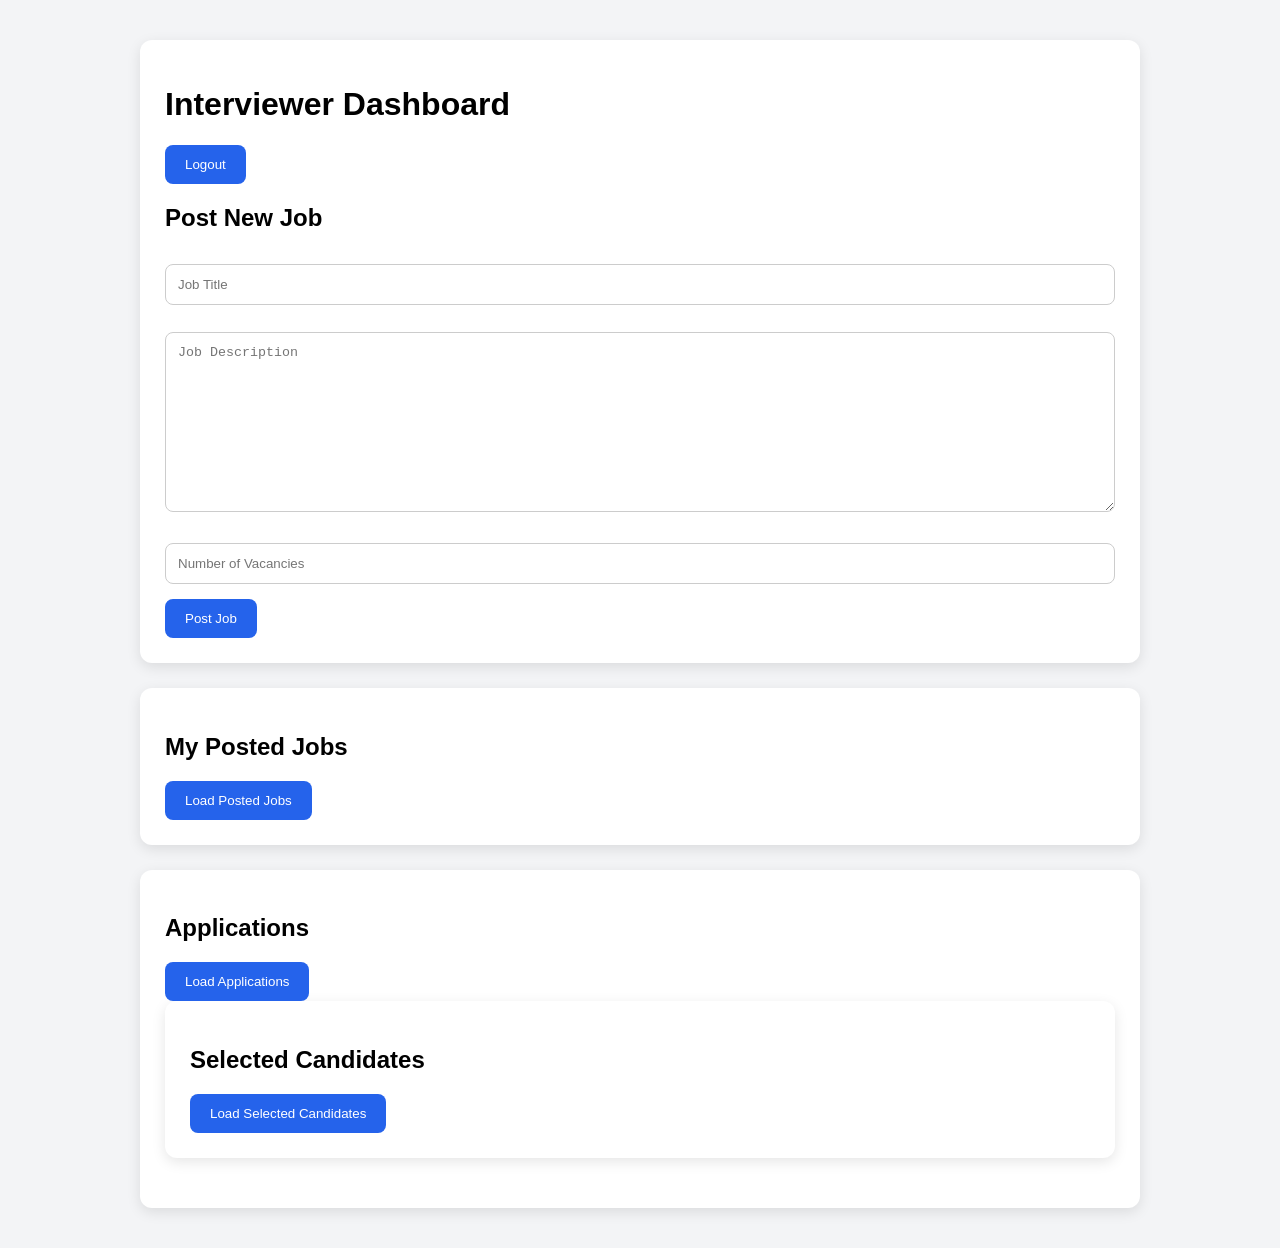
==== frontend/interviewer.html @ c31c7ed3 "Initial AI hiring engine project" ====
<!DOCTYPE html>
<html>
<head>
    <title>Interviewer Dashboard</title>
    <link rel="stylesheet" href="style.css">
</head>
<body>

<div class="container">

    <div class="card">

        <h1>Interviewer Dashboard</h1>

        <button onclick="logout()">Logout</button>

        <h2>Post New Job</h2>

        <input type="text" id="jobTitle" placeholder="Job Title">

        <textarea id="jobDescription" placeholder="Job Description"></textarea>

        <input type="number" id="jobVacancies" placeholder="Number of Vacancies">

        <button onclick="postJob()">Post Job</button>

        <div id="jobPostResult"></div>

    </div>

    <div class="card">

        <h2>My Posted Jobs</h2>

        <button onclick="loadPostedJobs()">Load Posted Jobs</button>

        <div id="postedJobsContainer"></div>

    </div>

    <div class="card">

        <h2>Applications</h2>

        <button onclick="loadApplications()">Load Applications</button>

        <div id="applicationsContainer"></div>

        <div class="card">

    <h2>Selected Candidates</h2>

    <button onclick="loadSelectedCandidates()">Load Selected Candidates</button>

    <div id="selectedCandidatesContainer"></div>

</div>

    </div>

</div>

<script src="app.js"></script>

<script>
    loadPostedJobs();
    loadApplications();
</script>

</body>
</html>
---- frontend/style.css ----
body {
    font-family: Arial, sans-serif;
    background: #f3f4f6;
    margin: 0;
    padding: 0;
}

.container {
    width: 90%;
    max-width: 1000px;
    margin: 40px auto;
}

.card {
    background: white;
    padding: 25px;
    margin-bottom: 25px;
    border-radius: 12px;
    box-shadow: 0 4px 14px rgba(0,0,0,0.1);
}

input,
textarea,
select {
    width: 100%;
    padding: 12px;
    margin-top: 12px;
    margin-bottom: 15px;
    border-radius: 8px;
    border: 1px solid #ccc;
    box-sizing: border-box;
}

textarea {
    height: 180px;
}

button {
    background: #2563eb;
    color: white;
    border: none;
    padding: 12px 20px;
    border-radius: 8px;
    cursor: pointer;
}

button:hover {
    background: #1d4ed8;
}

.job-card {
    border: 1px solid #ddd;
    padding: 18px;
    margin-top: 15px;
    border-radius: 10px;
    background: #fafafa;
}
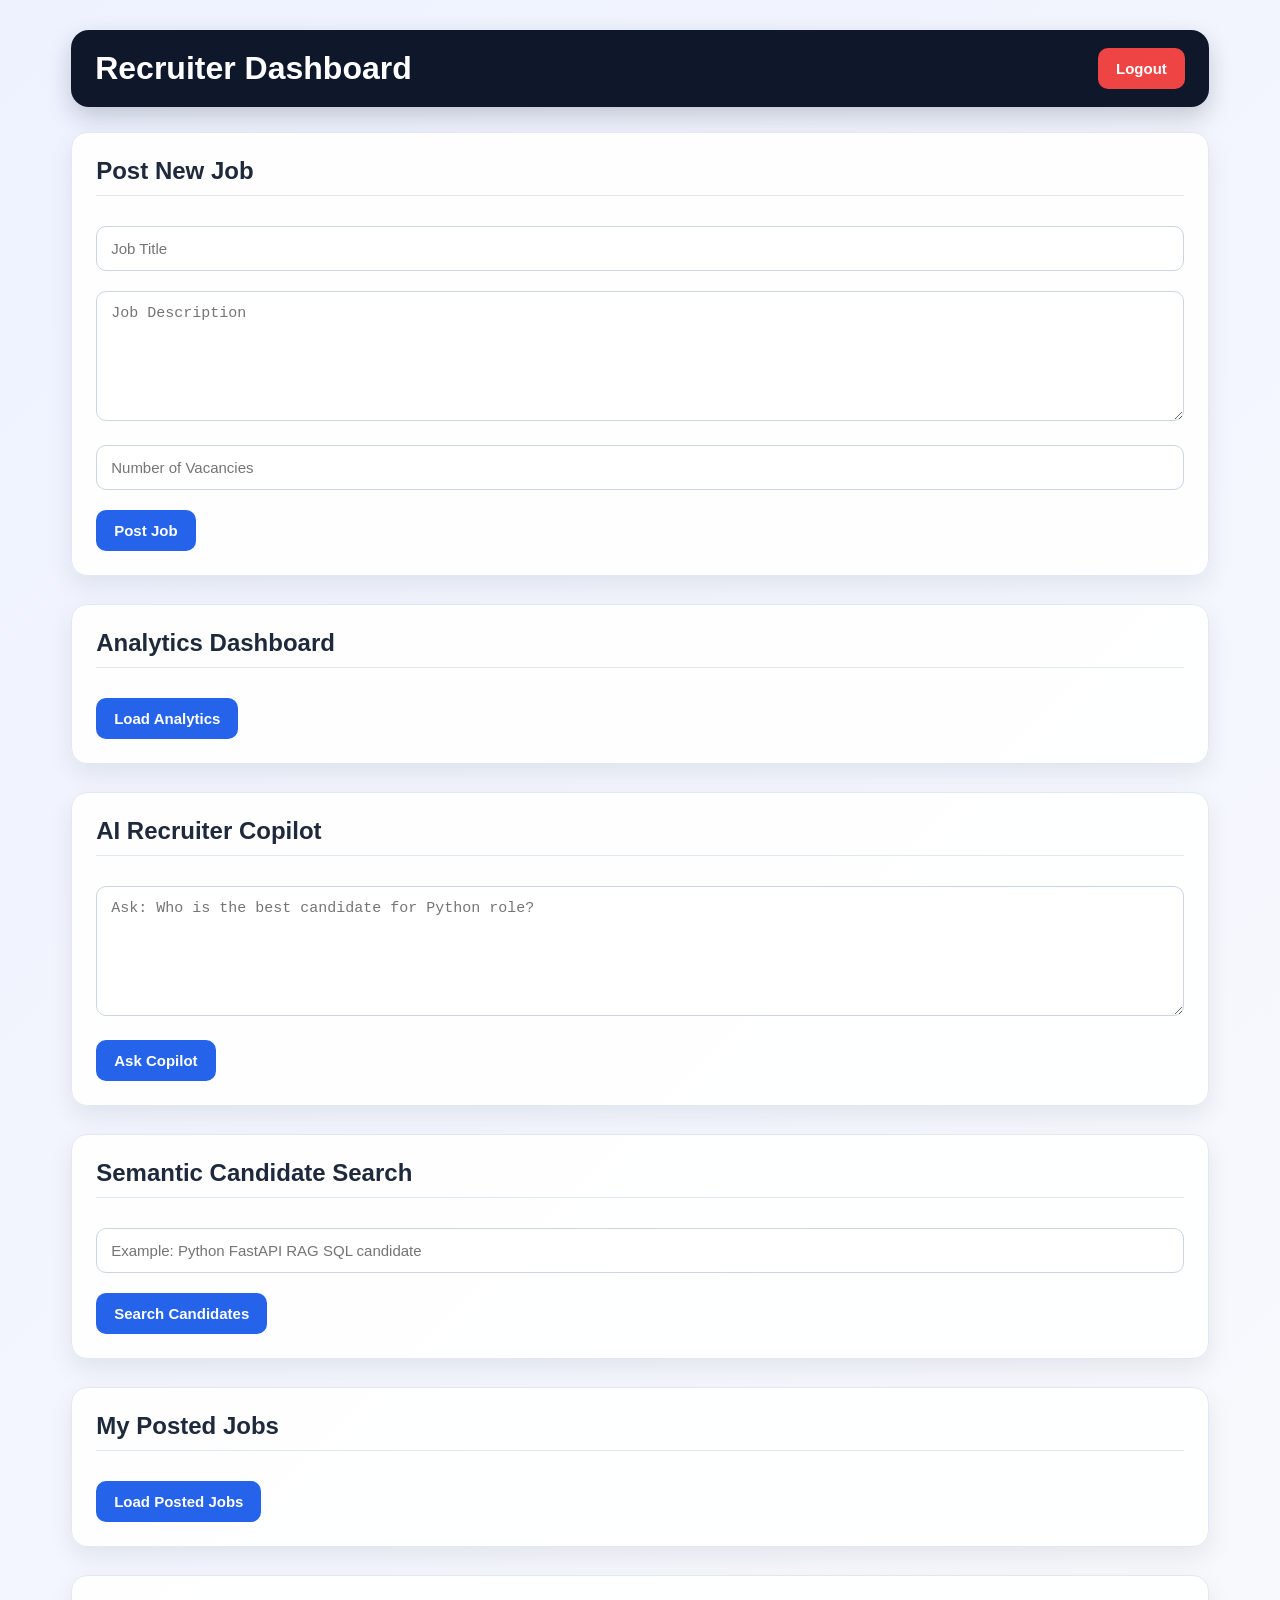
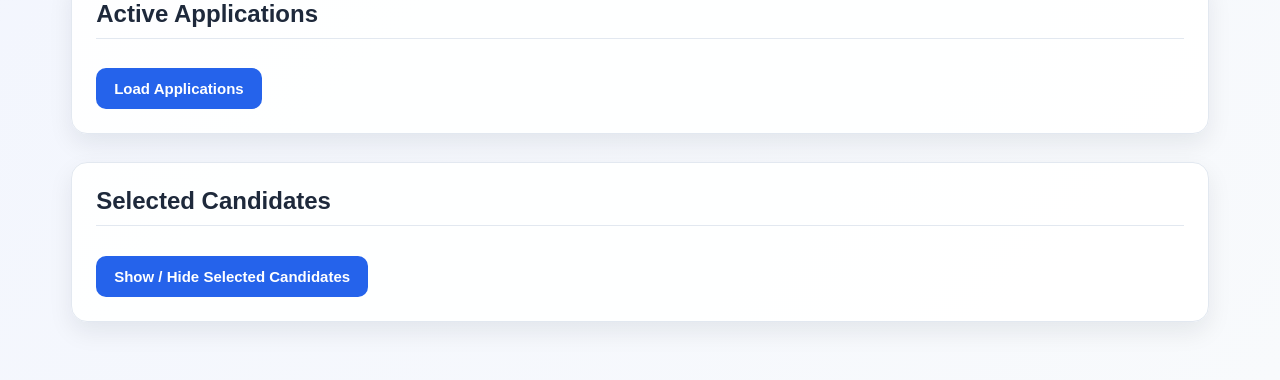
==== commit 3156499e: "Add AI recruiter copilot and semantic hiring features" ====
--- a/frontend/interviewer.html
+++ b/frontend/interviewer.html
@@ -1,71 +1,103 @@
 <!DOCTYPE html>
 <html>
 <head>
-    <title>Interviewer Dashboard</title>
+    <title>Recruiter Dashboard</title>
     <link rel="stylesheet" href="style.css">
 </head>
-<body>
+<body onload="loadPostedJobs(); loadApplications(); loadAnalytics();"></body>
 
-<div class="container">
+    <div class="container">
 
-    <div class="card">
-
-        <h1>Interviewer Dashboard</h1>
-
-        <button onclick="logout()">Logout</button>
-
-        <h2>Post New Job</h2>
-
-        <input type="text" id="jobTitle" placeholder="Job Title">
-
-        <textarea id="jobDescription" placeholder="Job Description"></textarea>
-
-        <input type="number" id="jobVacancies" placeholder="Number of Vacancies">
-
-        <button onclick="postJob()">Post Job</button>
-
-        <div id="jobPostResult"></div>
-
-    </div>
-
-    <div class="card">
-
-        <h2>My Posted Jobs</h2>
-
-        <button onclick="loadPostedJobs()">Load Posted Jobs</button>
-
-        <div id="postedJobsContainer"></div>
-
-    </div>
-
-    <div class="card">
-
-        <h2>Applications</h2>
-
-        <button onclick="loadApplications()">Load Applications</button>
-
-        <div id="applicationsContainer"></div>
+        <div class="top-bar">
+            <h1>Recruiter Dashboard</h1>
+            <button onclick="logout()">Logout</button>
+        </div>
 
         <div class="card">
+            <h2>Post New Job</h2>
+
+            <input type="text" id="jobTitle" placeholder="Job Title">
+
+            <textarea id="jobDescription" placeholder="Job Description"></textarea>
+
+            <input type="number" id="jobVacancies" placeholder="Number of Vacancies">
+
+            <button onclick="postJob()">Post Job</button>
+
+            <div id="jobPostResult"></div>
+        </div>
+
+        <div class="card">
+            <h2>Analytics Dashboard</h2>
+
+            <button onclick="loadAnalytics()">Load Analytics</button>
+
+            <div id="analyticsContainer"></div>
+        </div>
+        <div class="card">
+    <h2>AI Recruiter Copilot</h2>
+
+    <textarea
+        id="copilotQuestion"
+        placeholder="Ask: Who is the best candidate for Python role?"
+    ></textarea>
+
+    <button onclick="askRecruiterCopilot()">
+        Ask Copilot
+    </button>
+
+    <div id="copilotAnswer" class="questions-box"></div>
+</div>
+
+        <div class="card">
+            <h2>Semantic Candidate Search</h2>
+
+            <input
+                type="text"
+                id="semanticSearchInput"
+                placeholder="Example: Python FastAPI RAG SQL candidate"
+            >
+
+            <button onclick="semanticSearch()">Search Candidates</button>
+
+            <div id="semanticSearchContainer"></div>
+        </div>
+
+        <div class="card">
+            <h2>My Posted Jobs</h2>
+
+            <button onclick="loadPostedJobs()">Load Posted Jobs</button>
+
+            <div id="postedJobsContainer"></div>
+        </div>
+
+        <div class="card">
+            <h2>Active Applications</h2>
+
+            <button onclick="loadApplications()">Load Applications</button>
+
+            <div id="applicationsContainer"></div>
+        </div>
+
+      <div class="card">
 
     <h2>Selected Candidates</h2>
 
-    <button onclick="loadSelectedCandidates()">Load Selected Candidates</button>
+    <button onclick="toggleSelectedCandidates()">
+        Show / Hide Selected Candidates
+    </button>
 
-    <div id="selectedCandidatesContainer"></div>
+    <div
+        id="selectedCandidatesSection"
+        style="display: none;"
+    >
+        <div id="selectedCandidatesContainer"></div>
+    </div>
 
 </div>
 
     </div>
 
-</div>
-
-<script src="app.js"></script>
-
-<script>
-    loadPostedJobs();
-    loadApplications();
-</script>
-
+    <script src="app.js"></script>
 </body>
 </html>
--- a/frontend/style.css
+++ b/frontend/style.css
@@ -1,57 +1,247 @@
+* {
+    box-sizing: border-box;
+}
+
 body {
-    font-family: Arial, sans-serif;
-    background: #f3f4f6;
+    font-family: Inter, Arial, sans-serif;
+    background: linear-gradient(135deg, #eef2ff, #f8fafc);
     margin: 0;
     padding: 0;
+    color: #0f172a;
 }
 
 .container {
-    width: 90%;
-    max-width: 1000px;
-    margin: 40px auto;
+    width: 92%;
+    max-width: 1200px;
+    margin: auto;
+    padding: 30px 20px;
+}
+
+h1 {
+    color: #0f172a;
+    margin-bottom: 6px;
+}
+
+h2 {
+    color: #1e293b;
+    margin-top: 0;
+    border-bottom: 1px solid #e2e8f0;
+    padding-bottom: 10px;
+}
+
+h3 {
+    color: #1d4ed8;
+    margin-bottom: 10px;
 }
 
 .card {
-    background: white;
-    padding: 25px;
-    margin-bottom: 25px;
-    border-radius: 12px;
-    box-shadow: 0 4px 14px rgba(0,0,0,0.1);
+    background: rgba(255, 255, 255, 0.95);
+    padding: 24px;
+    margin-bottom: 28px;
+    border-radius: 16px;
+    border: 1px solid #e2e8f0;
+    box-shadow: 0 10px 25px rgba(15, 23, 42, 0.08);
+}
+
+.job-card {
+    background: #ffffff;
+    padding: 20px;
+    border-radius: 14px;
+    border: 1px solid #dbeafe;
+    margin-top: 18px;
+    box-shadow: 0 4px 14px rgba(30, 64, 175, 0.08);
 }
 
 input,
 textarea,
 select {
     width: 100%;
-    padding: 12px;
-    margin-top: 12px;
-    margin-bottom: 15px;
-    border-radius: 8px;
-    border: 1px solid #ccc;
-    box-sizing: border-box;
+    padding: 13px 14px;
+    margin: 10px 0;
+    border-radius: 10px;
+    border: 1px solid #cbd5e1;
+    font-size: 15px;
+    outline: none;
+    background: #ffffff;
+}
+
+input:focus,
+textarea:focus,
+select:focus {
+    border-color: #2563eb;
+    box-shadow: 0 0 0 3px rgba(37, 99, 235, 0.15);
 }
 
 textarea {
-    height: 180px;
+    min-height: 130px;
+    resize: vertical;
 }
 
 button {
     background: #2563eb;
     color: white;
     border: none;
-    padding: 12px 20px;
-    border-radius: 8px;
+    padding: 12px 18px;
+    border-radius: 10px;
     cursor: pointer;
+    font-size: 15px;
+    font-weight: 600;
+    margin-top: 10px;
+    transition: 0.2s ease;
 }
 
 button:hover {
     background: #1d4ed8;
-}
-
-.job-card {
-    border: 1px solid #ddd;
-    padding: 18px;
-    margin-top: 15px;
-    border-radius: 10px;
-    background: #fafafa;
+    transform: translateY(-1px);
+}
+
+.top-bar {
+    display: flex;
+    justify-content: space-between;
+    align-items: center;
+    background: #0f172a;
+    color: white;
+    padding: 18px 24px;
+    border-radius: 18px;
+    margin-bottom: 25px;
+    box-shadow: 0 10px 25px rgba(15, 23, 42, 0.2);
+}
+
+.top-bar h1 {
+    color: white;
+    margin: 0;
+}
+
+.top-bar button {
+    background: #ef4444;
+    margin-top: 0;
+}
+
+.top-bar button:hover {
+    background: #dc2626;
+}
+
+.resume-link {
+    display: inline-block;
+    background: #16a34a;
+    color: white;
+    padding: 9px 15px;
+    border-radius: 10px;
+    text-decoration: none;
+    margin: 8px 0;
+}
+
+.resume-link:hover {
+    background: #15803d;
+    text-decoration: none;
+}
+
+.questions-box {
+    display: none;
+    background: #f8fafc;
+    border-left: 4px solid #2563eb;
+    padding: 14px;
+    border-radius: 10px;
+    margin-top: 14px;
+    white-space: pre-wrap;
+}
+
+.questions-box pre {
+    white-space: pre-wrap;
+    font-family: Arial, sans-serif;
+    line-height: 1.6;
+}
+
+.analytics-grid {
+    display: grid;
+    grid-template-columns: repeat(auto-fit, minmax(160px, 1fr));
+    gap: 18px;
+    margin-top: 18px;
+}
+
+.analytics-card {
+    background: linear-gradient(135deg, #ffffff, #eff6ff);
+    padding: 20px;
+    border-radius: 14px;
+    text-align: center;
+    border: 1px solid #bfdbfe;
+    box-shadow: 0 6px 16px rgba(37, 99, 235, 0.08);
+}
+
+.analytics-card h3 {
+    font-size: 30px;
+    margin: 0;
+    color: #1d4ed8;
+}
+
+.analytics-card p {
+    margin: 6px 0 0;
+    font-weight: 700;
+    color: #334155;
+}
+
+.danger-btn {
+    background: #dc2626;
+}
+
+.danger-btn:hover {
+    background: #b91c1c;
+}
+
+.auth-card {
+    max-width: 460px;
+    margin: 90px auto;
+    text-align: center;
+}
+
+.auth-card h1 {
+    margin-bottom: 10px;
+    color: #1d4ed8;
+}
+
+.auth-card p {
+    color: #475569;
+}
+
+a {
+    color: #2563eb;
+    text-decoration: none;
+    font-weight: 700;
+}
+
+a:hover {
+    text-decoration: underline;
+}
+
+.success {
+    color: #16a34a;
+    font-weight: 700;
+}
+
+.error {
+    color: #dc2626;
+    font-weight: 700;
+}
+
+hr {
+    border: none;
+    border-top: 1px solid #e2e8f0;
+    margin: 18px 0;
+}
+
+@media (max-width: 700px) {
+    .top-bar {
+        flex-direction: column;
+        gap: 12px;
+        text-align: center;
+    }
+
+    .container {
+        width: 96%;
+        padding: 20px 10px;
+    }
+
+    .card {
+        padding: 18px;
+    }
 }
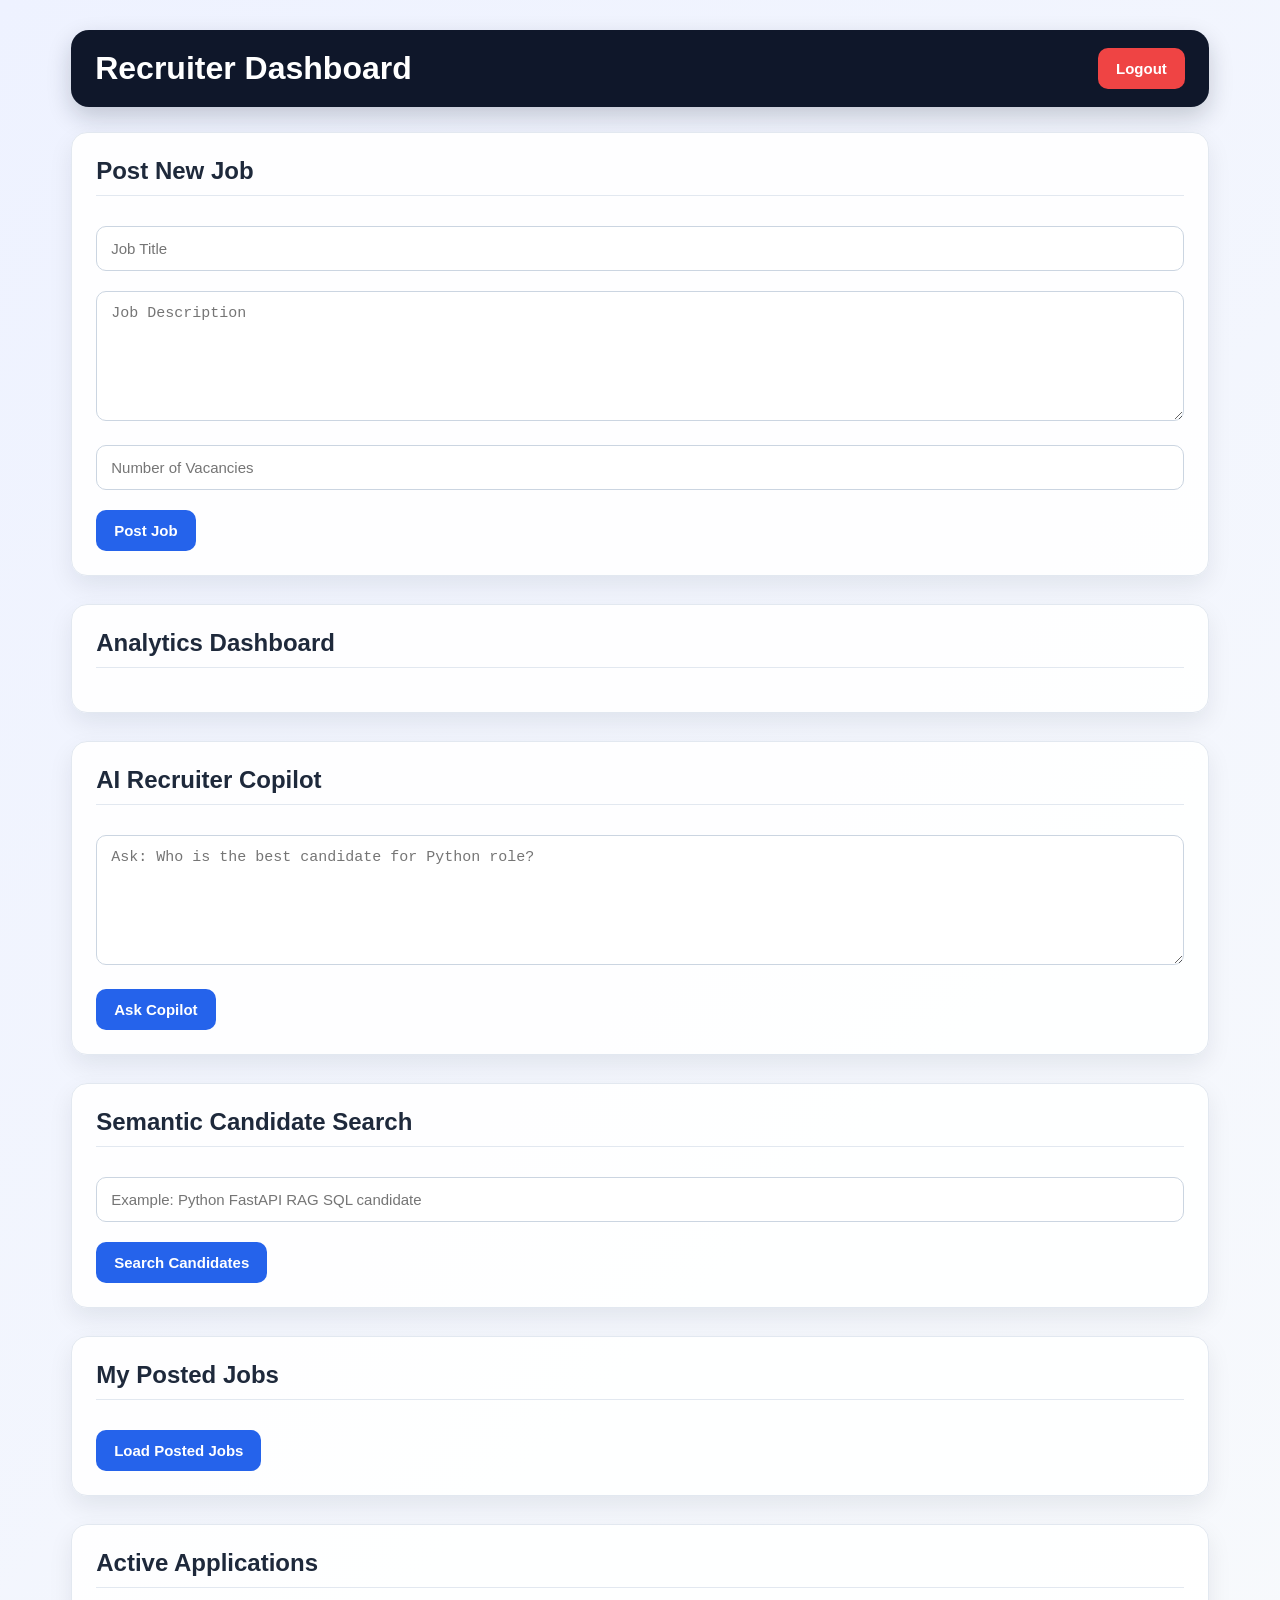
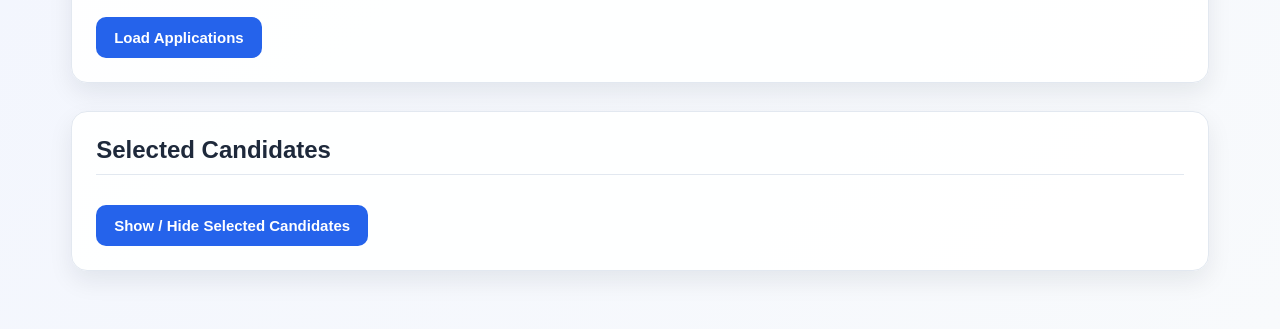
==== commit e8f28888: "load analytics button deleted" ====
--- a/frontend/interviewer.html
+++ b/frontend/interviewer.html
@@ -30,7 +30,7 @@
         <div class="card">
             <h2>Analytics Dashboard</h2>
 
-            <button onclick="loadAnalytics()">Load Analytics</button>
+            
 
             <div id="analyticsContainer"></div>
         </div>
@@ -58,7 +58,9 @@
                 placeholder="Example: Python FastAPI RAG SQL candidate"
             >
 
-            <button onclick="semanticSearch()">Search Candidates</button>
+            <button id="semanticSearchBtn" onclick="semanticSearch()">
+    Search Candidates
+</button>
 
             <div id="semanticSearchContainer"></div>
         </div>
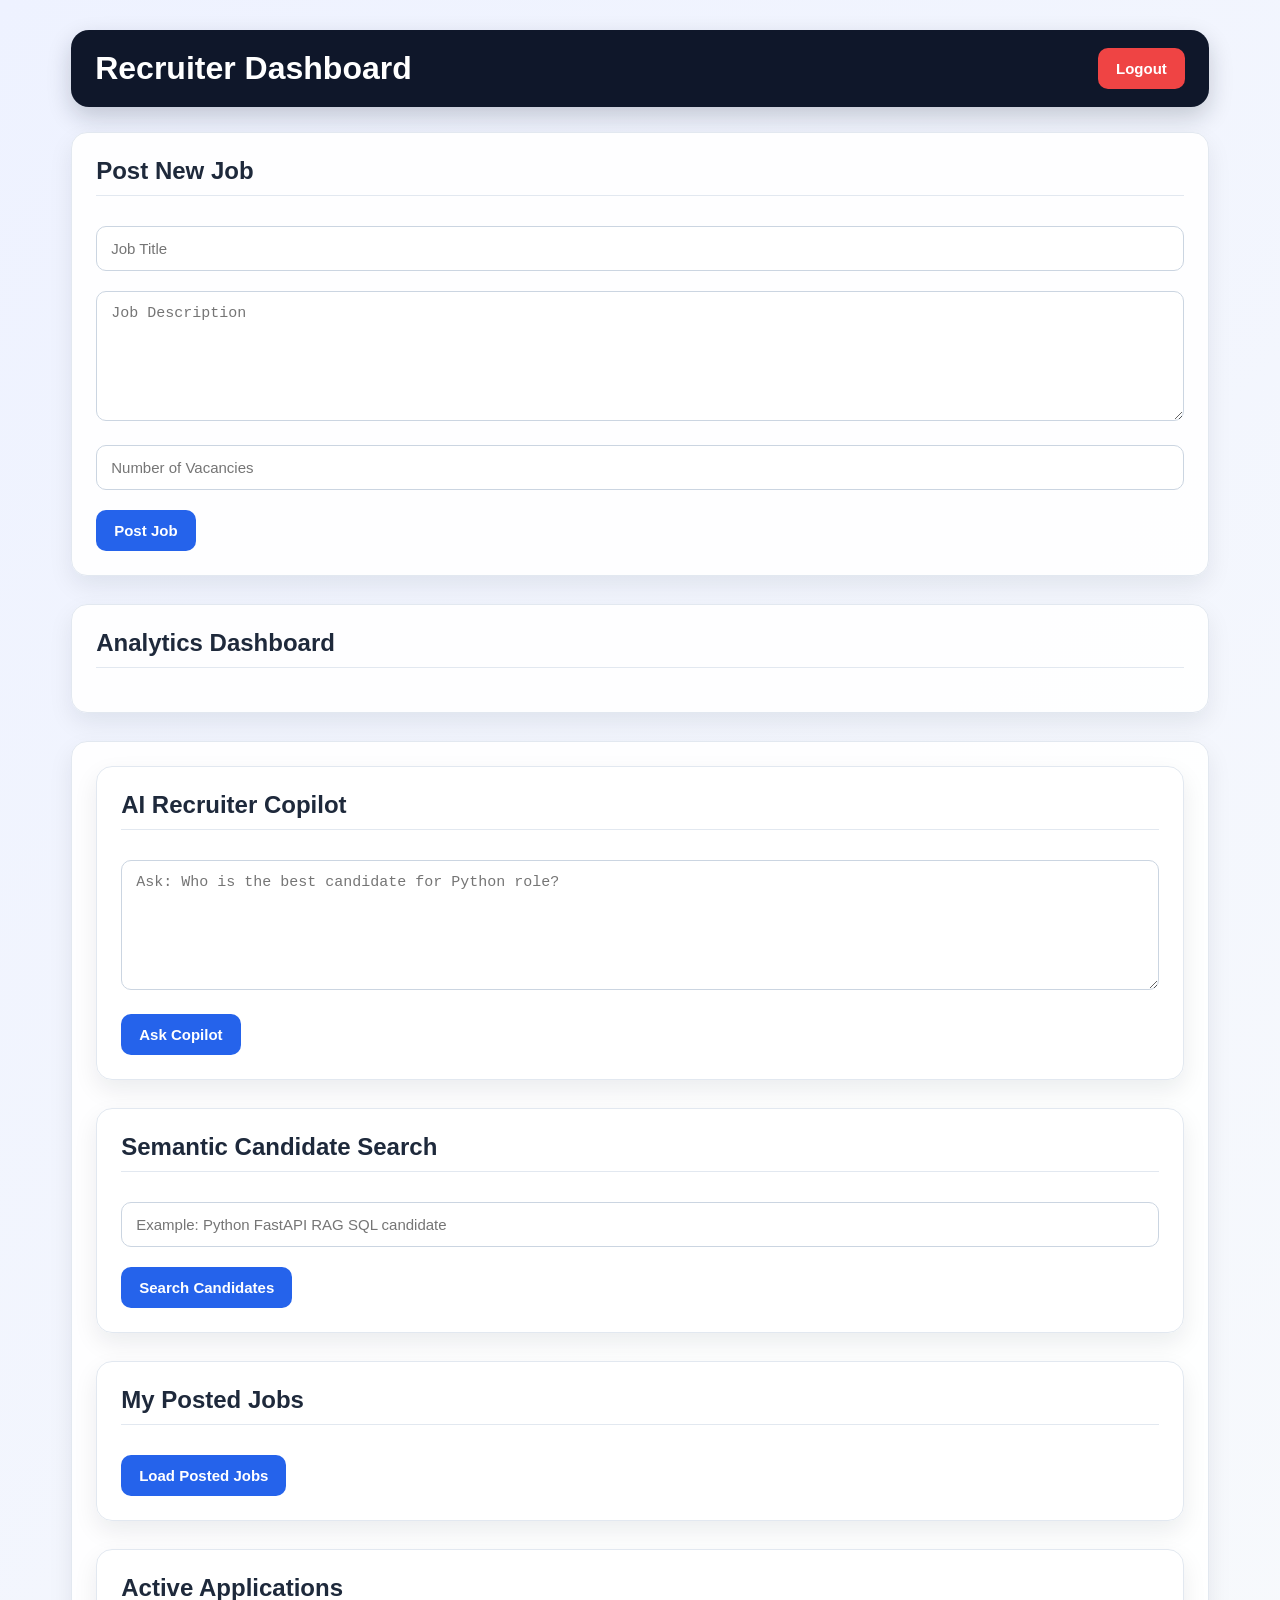
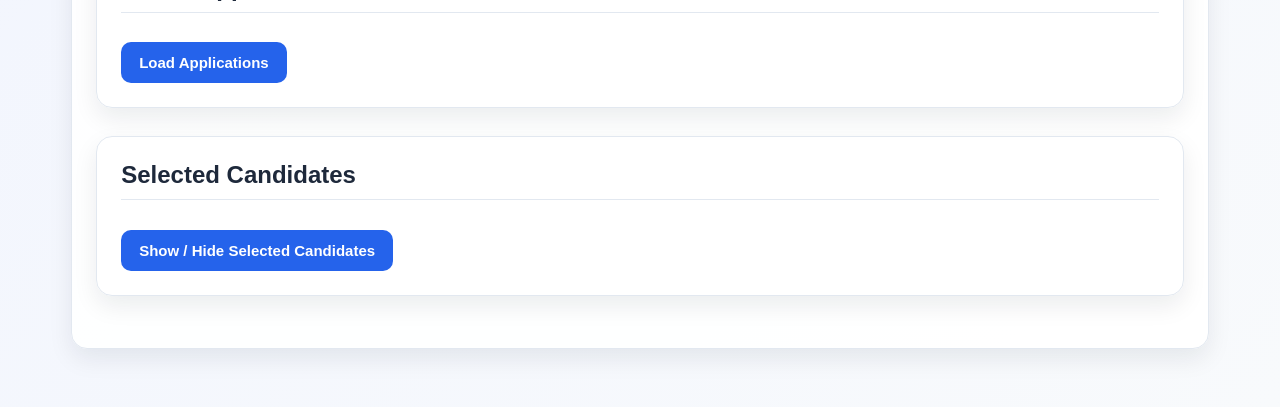
==== commit 57cc1811: "ap button fix" ====
--- a/frontend/interviewer.html
+++ b/frontend/interviewer.html
@@ -35,6 +35,7 @@
             <div id="analyticsContainer"></div>
         </div>
         <div class="card">
+   <div class="card">
     <h2>AI Recruiter Copilot</h2>
 
     <textarea
@@ -42,13 +43,12 @@
         placeholder="Ask: Who is the best candidate for Python role?"
     ></textarea>
 
-    <button onclick="askRecruiterCopilot()">
+    <button id="copilotBtn" onclick="askRecruiterCopilot()">
         Ask Copilot
     </button>
 
     <div id="copilotAnswer" class="questions-box"></div>
 </div>
-
         <div class="card">
             <h2>Semantic Candidate Search</h2>
 
